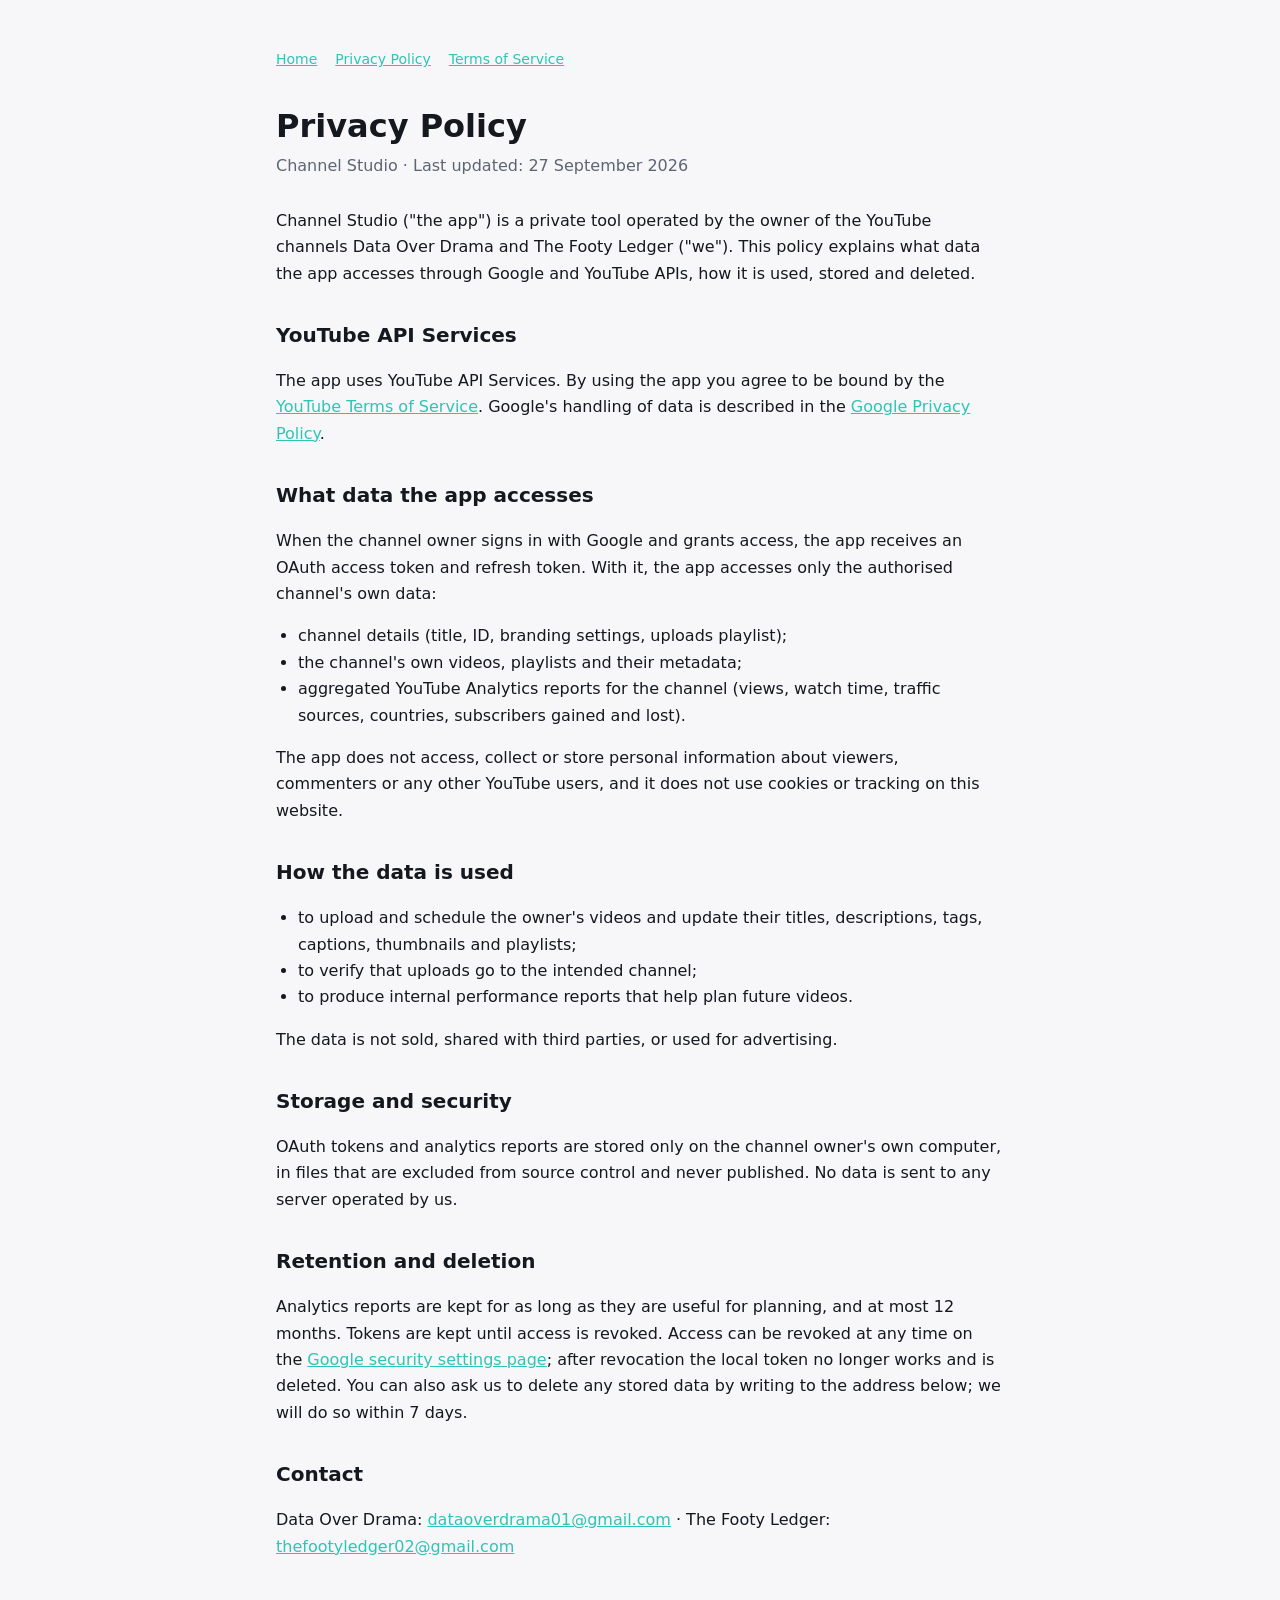
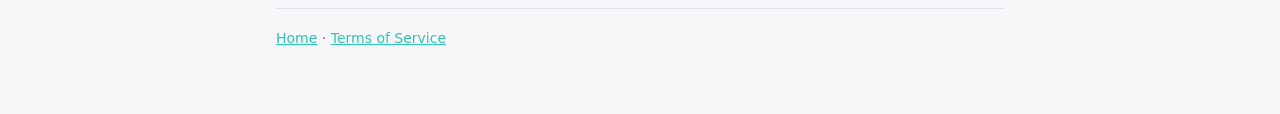
==== privacy.html @ 48ef2ec3 "Channel Studio site: home, privacy policy, terms Co-Authored-By: Claude Opus 5.5 <noreply@anthropic." ====
<!doctype html>
<html lang="en">
<head>
  <meta charset="utf-8">
  <meta name="viewport" content="width=device-width, initial-scale=1">
  <title>Privacy Policy</title>
  <meta name="description" content="Privacy Policy for Channel Studio, the publishing tool of Data Over Drama and The Footy Ledger.">
  <link rel="stylesheet" href="style.css">
</head>
<body>
<main>
  <header>
    <nav><a href="./">Home</a><a href="privacy.html">Privacy Policy</a><a href="terms.html">Terms of Service</a></nav>
  </header>
  <h1>Privacy Policy</h1>
  <p class="sub">Channel Studio · Last updated: 27 September 2026</p>

  <p>Channel Studio ("the app") is a private tool operated by the owner of the YouTube channels Data Over Drama and The Footy Ledger ("we"). This policy explains what data the app accesses through Google and YouTube APIs, how it is used, stored and deleted.</p>

  <h2>YouTube API Services</h2>
  <p>The app uses YouTube API Services. By using the app you agree to be bound by the <a href="https://www.youtube.com/t/terms">YouTube Terms of Service</a>. Google's handling of data is described in the <a href="http://www.google.com/policies/privacy">Google Privacy Policy</a>.</p>

  <h2>What data the app accesses</h2>
  <p>When the channel owner signs in with Google and grants access, the app receives an OAuth access token and refresh token. With it, the app accesses only the authorised channel's own data:</p>
  <ul>
    <li>channel details (title, ID, branding settings, uploads playlist);</li>
    <li>the channel's own videos, playlists and their metadata;</li>
    <li>aggregated YouTube Analytics reports for the channel (views, watch time, traffic sources, countries, subscribers gained and lost).</li>
  </ul>
  <p>The app does not access, collect or store personal information about viewers, commenters or any other YouTube users, and it does not use cookies or tracking on this website.</p>

  <h2>How the data is used</h2>
  <ul>
    <li>to upload and schedule the owner's videos and update their titles, descriptions, tags, captions, thumbnails and playlists;</li>
    <li>to verify that uploads go to the intended channel;</li>
    <li>to produce internal performance reports that help plan future videos.</li>
  </ul>
  <p>The data is not sold, shared with third parties, or used for advertising.</p>

  <h2>Storage and security</h2>
  <p>OAuth tokens and analytics reports are stored only on the channel owner's own computer, in files that are excluded from source control and never published. No data is sent to any server operated by us.</p>

  <h2>Retention and deletion</h2>
  <p>Analytics reports are kept for as long as they are useful for planning, and at most 12 months. Tokens are kept until access is revoked. Access can be revoked at any time on the <a href="https://security.google.com/settings/security/permissions">Google security settings page</a>; after revocation the local token no longer works and is deleted. You can also ask us to delete any stored data by writing to the address below; we will do so within 7 days.</p>

  <h2>Contact</h2>
  <p>Data Over Drama: <a href="mailto:dataoverdrama01@gmail.com">dataoverdrama01@gmail.com</a> · The Footy Ledger: <a href="mailto:thefootyledger02@gmail.com">thefootyledger02@gmail.com</a></p>

  <footer><a href="./">Home</a> · <a href="terms.html">Terms of Service</a></footer>
</main>
</body>
</html>
---- style.css ----
:root {
  --bg: #0e1117;
  --panel: #151b26;
  --fg: #eef0f4;
  --muted: #9aa4b2;
  --gold: #f2b134;
  --teal: #2ec4b6;
  --neon: #39ff88;
  --line: #262c36;
}
@media (prefers-color-scheme: light) {
  :root { --bg: #f7f7f9; --panel: #ffffff; --fg: #15181e; --muted: #5b6573; --line: #e2e5ea; }
}
* { box-sizing: border-box; }
body {
  margin: 0;
  background: var(--bg);
  color: var(--fg);
  font: 16px/1.65 system-ui, -apple-system, "Segoe UI", Roboto, Arial, sans-serif;
}
main { max-width: 760px; margin: 0 auto; padding: 48px 16px 64px; }
header nav { display: flex; gap: 18px; flex-wrap: wrap; font-size: 14px; margin-bottom: 36px; }
a { color: var(--teal); }
h1 { font-size: 32px; line-height: 1.2; margin: 0 0 8px; }
h2 { font-size: 20px; margin: 32px 0 8px; }
.sub { color: var(--muted); margin: 0 0 28px; }
.cards { display: grid; grid-template-columns: repeat(auto-fit, minmax(240px, 1fr)); gap: 16px; margin: 24px 0; }
.card { background: var(--panel); border: 1px solid var(--line); border-radius: 12px; padding: 18px 20px; }
.card h3 { margin: 0 0 6px; font-size: 18px; }
.card p { margin: 0 0 10px; color: var(--muted); font-size: 15px; }
.dod h3 { color: var(--gold); }
.fl h3 { color: var(--neon); }
ul { padding-left: 22px; }
footer { margin-top: 48px; padding-top: 18px; border-top: 1px solid var(--line); color: var(--muted); font-size: 14px; }
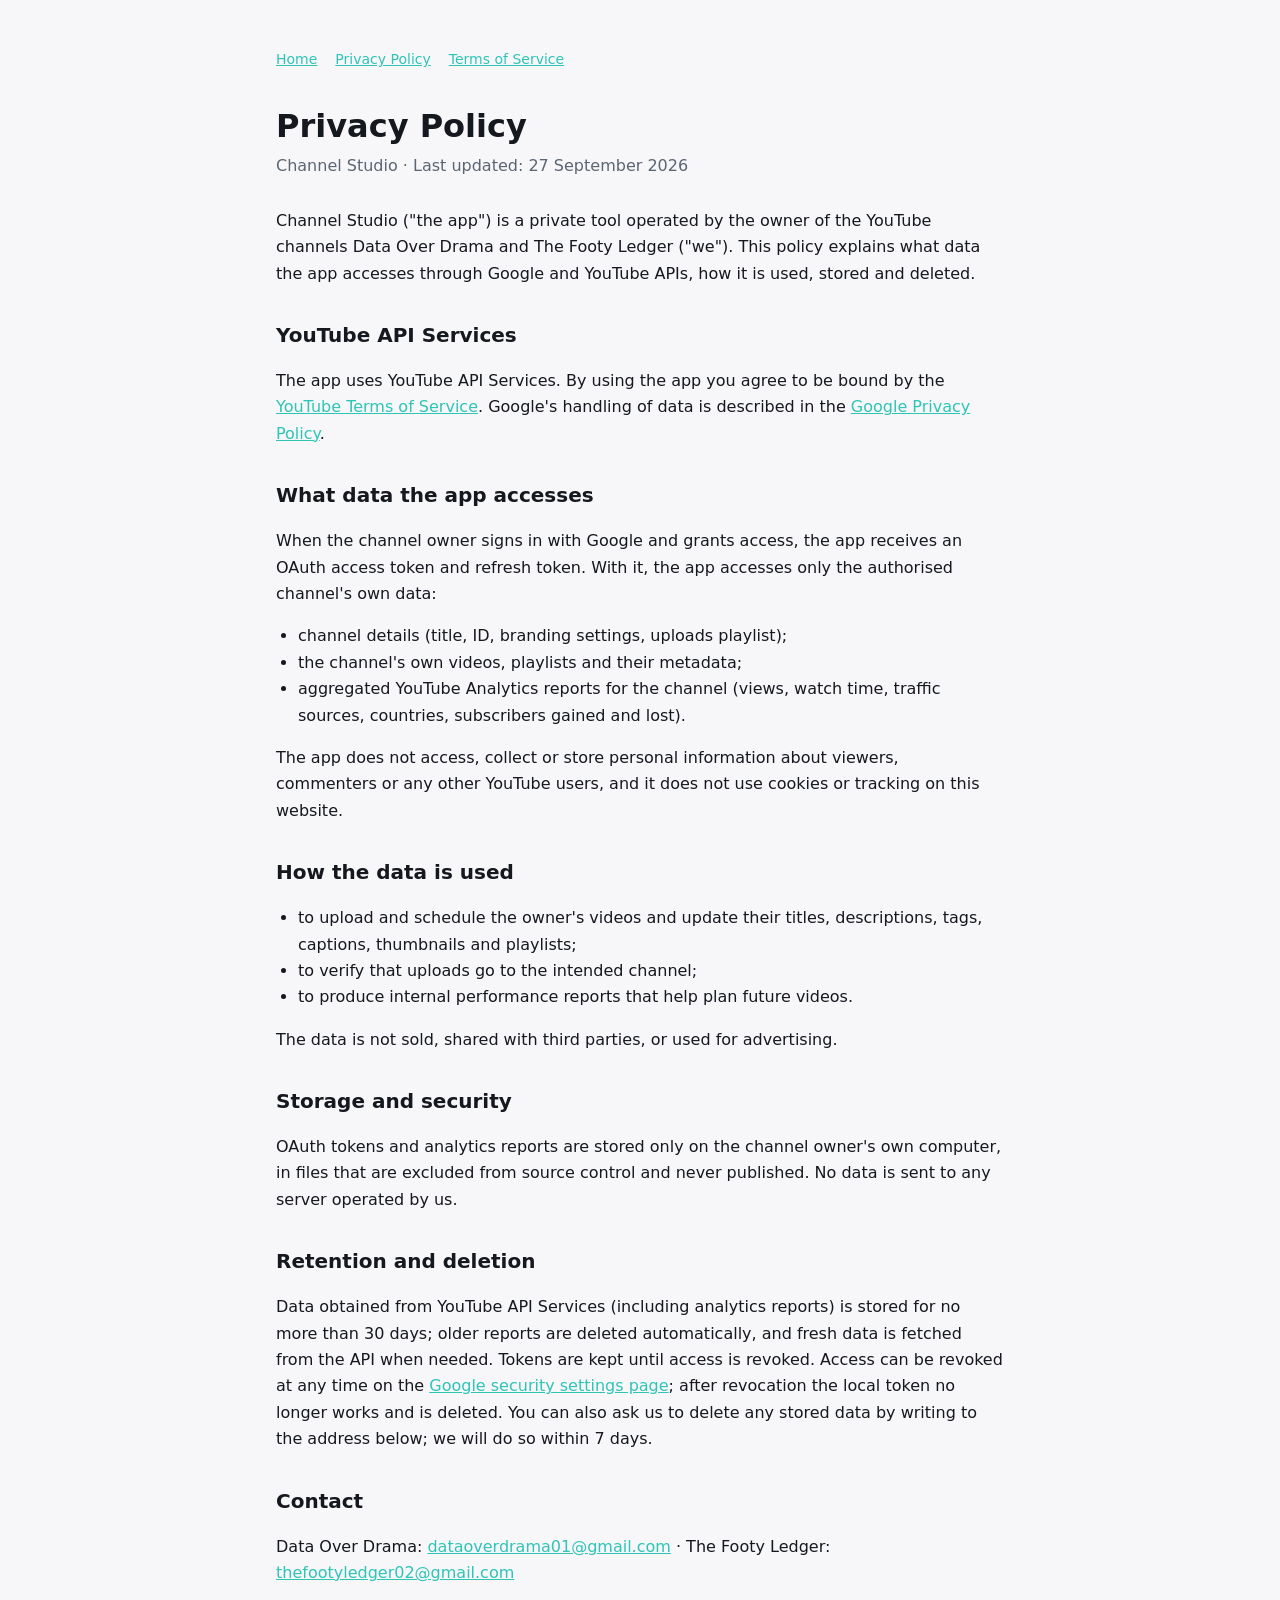
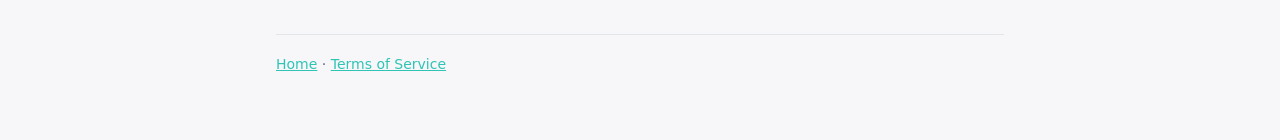
==== commit 5e18e3f4: "Privacy: 30-day retention for YouTube API data; home: YouTube API Services notice Co-Authored-By: Cl" ====
--- a/privacy.html
+++ b/privacy.html
@@ -41,7 +41,7 @@
   <p>OAuth tokens and analytics reports are stored only on the channel owner's own computer, in files that are excluded from source control and never published. No data is sent to any server operated by us.</p>
 
   <h2>Retention and deletion</h2>
-  <p>Analytics reports are kept for as long as they are useful for planning, and at most 12 months. Tokens are kept until access is revoked. Access can be revoked at any time on the <a href="https://security.google.com/settings/security/permissions">Google security settings page</a>; after revocation the local token no longer works and is deleted. You can also ask us to delete any stored data by writing to the address below; we will do so within 7 days.</p>
+  <p>Data obtained from YouTube API Services (including analytics reports) is stored for no more than 30 days; older reports are deleted automatically, and fresh data is fetched from the API when needed. Tokens are kept until access is revoked. Access can be revoked at any time on the <a href="https://security.google.com/settings/security/permissions">Google security settings page</a>; after revocation the local token no longer works and is deleted. You can also ask us to delete any stored data by writing to the address below; we will do so within 7 days.</p>
 
   <h2>Contact</h2>
   <p>Data Over Drama: <a href="mailto:dataoverdrama01@gmail.com">dataoverdrama01@gmail.com</a> · The Footy Ledger: <a href="mailto:thefootyledger02@gmail.com">thefootyledger02@gmail.com</a></p>
